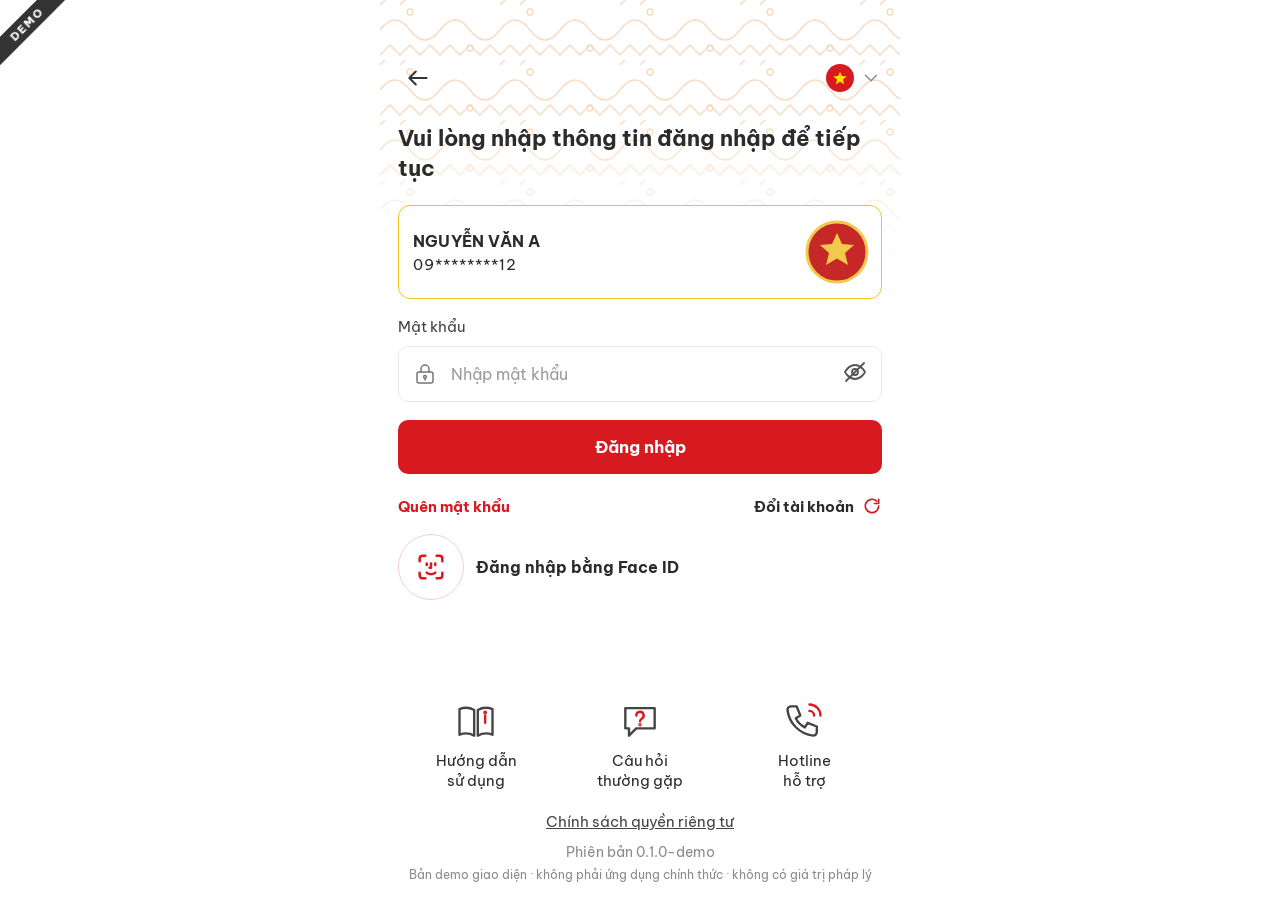
==== index.html @ 322efd82 "Add VNeID-inspired demo PWA (login + home screens) Installable on iOS via Add to Home Screen, runs s" ====
<!doctype html>
<html lang="vi">
<head>
  <meta charset="utf-8">
  <meta name="viewport" content="width=device-width, initial-scale=1, viewport-fit=cover, user-scalable=no">
  <title>VNeID Demo</title>
  <meta name="description" content="Bản demo giao diện – không phải ứng dụng chính thức">

  <!-- iOS: chạy toàn màn hình khi "Thêm vào Màn hình chính" -->
  <meta name="apple-mobile-web-app-capable" content="yes">
  <meta name="mobile-web-app-capable" content="yes">
  <meta name="apple-mobile-web-app-status-bar-style" content="black-translucent">
  <meta name="apple-mobile-web-app-title" content="VNeID Demo">
  <meta name="theme-color" content="#b71c1c">
  <meta name="format-detection" content="telephone=no">
  <link rel="apple-touch-icon" href="icons/apple-touch-icon.png">
  <link rel="icon" type="image/png" sizes="192x192" href="icons/icon-192.png">
  <link rel="manifest" href="manifest.webmanifest">

  <link rel="preconnect" href="https://fonts.googleapis.com">
  <link rel="preconnect" href="https://fonts.gstatic.com" crossorigin>
  <link href="https://fonts.googleapis.com/css2?family=Be+Vietnam+Pro:wght@400;500;600;700;800&display=swap" rel="stylesheet">
  <link rel="stylesheet" href="styles.css">
</head>
<body>
  <div id="app"></div>
  <div class="demo-badge" aria-hidden="true">DEMO</div>
  <div id="toast" class="toast" role="status" aria-live="polite"></div>

  <script src="config.js"></script>
  <script src="app.js"></script>
  <script>
    if ('serviceWorker' in navigator) {
      window.addEventListener('load', () => navigator.serviceWorker.register('sw.js').catch(() => {}));
    }
  </script>
</body>
</html>
---- styles.css ----
:root {
  --red: #d71920;
  --red-dark: #a3151a;
  --red-deep: #8e1216;
  --gold: #f2c94c;
  --gold-soft: #f3d9a4;
  --cream: #fff6ea;
  --text: #2b2b2b;
  --muted: #8a8a8a;
  --line: #e7e7e7;
  --bg: #ffffff;
  --safe-top: env(safe-area-inset-top, 0px);
  --safe-bottom: env(safe-area-inset-bottom, 0px);
}

* { box-sizing: border-box; -webkit-tap-highlight-color: transparent; }
html, body { margin: 0; height: 100%; background: var(--bg); }
body {
  font-family: 'Be Vietnam Pro', -apple-system, BlinkMacSystemFont, 'Segoe UI', Roboto, sans-serif;
  color: var(--text);
  -webkit-font-smoothing: antialiased;
  -webkit-user-select: none; user-select: none;
  overscroll-behavior: none;
}
button { font: inherit; color: inherit; background: none; border: 0; padding: 0; cursor: pointer; }
input { font: inherit; -webkit-user-select: text; user-select: text; }
#app { max-width: 520px; margin: 0 auto; min-height: 100%; position: relative; }

/* Demo marker — always visible */
.demo-badge {
  position: fixed; z-index: 100; pointer-events: none;
  top: calc(var(--safe-top) + 14px); left: -34px;
  transform: rotate(-45deg);
  background: #111; color: #fff; font-size: 11px; font-weight: 800; letter-spacing: 2px;
  padding: 3px 40px; opacity: .85;
}

/* ============ LOGIN ============ */
.login {
  min-height: 100vh; min-height: 100dvh;
  display: flex; flex-direction: column;
  padding: 0 18px calc(var(--safe-bottom) + 18px);
  background: #fff;
  position: relative; overflow: hidden;
}
.login__pattern {
  position: absolute; inset: 0 0 auto 0; height: 260px; pointer-events: none;
  background:
    linear-gradient(to bottom, rgba(255,255,255,0) 40%, #fff 100%),
    var(--pattern-cream);
  opacity: .9;
}
.login__top {
  position: relative; display: flex; justify-content: space-between; align-items: center;
  padding-top: calc(var(--safe-top) + 58px);
}
.icon-btn { width: 40px; height: 40px; display: grid; place-items: center; border-radius: 50%; }
.lang { display: flex; align-items: center; gap: 6px; }
.flag { width: 28px; height: 28px; border-radius: 50%; background: var(--red); display: grid; place-items: center; }
.login h1 {
  position: relative; font-size: 22px; line-height: 1.35; font-weight: 700; margin: 26px 0 22px;
}
.account-card {
  position: relative; display: flex; justify-content: space-between; align-items: center;
  border: 1.5px solid #f0c419; border-radius: 12px; padding: 14px 12px 14px 14px; background: #fff;
}
.account-card .name { font-weight: 700; font-size: 16px; letter-spacing: .2px; }
.account-card .phone { font-size: 15px; margin-top: 4px; letter-spacing: 1px; }
.label { margin: 18px 0 10px; font-size: 15px; color: #444; }
.field {
  display: flex; align-items: center; gap: 12px; height: 56px; padding: 0 14px;
  border: 1px solid var(--line); border-radius: 10px; background: #fff;
}
.field:focus-within { border-color: #f0c419; }
.field input { flex: 1; border: 0; outline: 0; font-size: 16px; background: transparent; color: var(--text); }
.field input::placeholder { color: #9b9b9b; }
.btn-primary {
  width: 100%; height: 54px; border-radius: 10px; margin-top: 18px;
  background: var(--red); color: #fff; font-weight: 700; font-size: 17px;
  transition: transform .08s, opacity .15s;
}
.btn-primary:active { transform: scale(.985); opacity: .9; }
.login__links { display: flex; justify-content: space-between; align-items: center; margin-top: 22px; }
.link-red { color: var(--red); font-weight: 700; font-size: 15px; }
.link-dark { display: flex; align-items: center; gap: 8px; font-weight: 700; font-size: 15px; }
.faceid { display: flex; align-items: center; gap: 12px; margin-top: 18px; font-weight: 700; font-size: 15.5px; }
.faceid__ring {
  width: 66px; height: 66px; border-radius: 50%; border: 1px solid #f6cfd1; display: grid; place-items: center;
}
.login__spacer { flex: 1; min-height: 40px; }
.support { display: grid; grid-template-columns: repeat(3, 1fr); text-align: center; gap: 8px; }
.support button { display: flex; flex-direction: column; align-items: center; gap: 8px; font-size: 15px; line-height: 1.3; }
.privacy { text-align: center; margin-top: 22px; font-size: 15px; text-decoration: underline; color: #444; }
.version { text-align: center; margin-top: 12px; font-size: 14px; color: var(--muted); }
.disclaimer { text-align: center; margin-top: 6px; font-size: 11.5px; color: var(--muted); }

/* ============ HOME ============ */
.home { min-height: 100vh; min-height: 100dvh; background: #fff; padding-bottom: calc(var(--safe-bottom) + 84px); }
.hero {
  position: sticky; top: 0; z-index: 10;
  background: var(--red-dark);
  background-image: var(--pattern-red), linear-gradient(180deg, #a3151a, #b01a1f);
  padding: calc(var(--safe-top) + 18px) 18px 16px;
  color: #fff;
}
.hero__row { display: grid; grid-template-columns: 62px 1fr 40px; align-items: center; gap: 8px; }
.avatar {
  width: 58px; height: 58px; border-radius: 50%; border: 2px solid var(--gold);
  background: linear-gradient(160deg, #f6e1c8, #e2b98d); display: grid; place-items: center; overflow: hidden;
}
.hero__center { text-align: center; }
.level-pill {
  display: inline-flex; align-items: center; gap: 8px; background: #fff; color: var(--text);
  border-radius: 999px; padding: 4px 8px 4px 16px; font-weight: 600; font-size: 14px;
}
.hero__name { font-size: 21px; font-weight: 800; margin-top: 8px; letter-spacing: .3px; }
.search-btn { width: 38px; height: 38px; border-radius: 50%; background: #fff; display: grid; place-items: center; }
.qr-row { display: grid; grid-template-columns: 1fr 1fr; gap: 12px; margin-top: 14px; }
.qr-card {
  display: flex; align-items: center; gap: 10px; text-align: left;
  background: linear-gradient(135deg, #f7e2b6 0%, #efcf93 100%);
  border: 1.5px solid #f6dfae; border-radius: 12px; padding: 10px 8px; color: #3a2a12;
  box-shadow: 0 2px 6px rgba(0,0,0,.15); font-size: 13px; line-height: 1.3;
}
.qr-card__thumb { width: 38px; height: 38px; border-radius: 6px; flex: none; display: grid; place-items: center; }

.section { padding: 0 18px; }
.section__head { display: flex; justify-content: space-between; align-items: center; margin: 22px 0 14px; }
.section__title { font-size: 18px; font-weight: 700; margin: 0; }
.section__action { display: flex; align-items: center; gap: 8px; font-size: 15px; color: #333; }

.services { display: flex; gap: 6px; overflow-x: auto; padding: 8px 18px 4px; scrollbar-width: none; scroll-snap-type: x mandatory; }
.services::-webkit-scrollbar { display: none; }
.service { flex: 0 0 86px; display: flex; flex-direction: column; align-items: center; text-align: center; scroll-snap-align: start; }
.service__icon {
  position: relative; width: 56px; height: 56px; border-radius: 50%; background: var(--red);
  display: grid; place-items: center; box-shadow: 0 3px 8px rgba(215,25,32,.3);
}
.badge-new {
  position: absolute; top: -9px; right: -22px; background: var(--red); color: #fff; font-size: 11px;
  padding: 1px 9px; border-radius: 10px; border: 1.5px solid #fff;
}
.service__label { margin-top: 8px; font-size: 13.5px; line-height: 1.3; color: #444; }

.org-card {
  margin: 20px 18px 0; display: flex; align-items: center; gap: 14px; text-align: left; width: calc(100% - 36px);
  background: var(--red); color: #fff; border-radius: 12px; padding: 12px 12px 12px 12px;
}
.org-card__logo { width: 56px; height: 56px; border-radius: 50%; background: #fff; display: grid; place-items: center; flex: none; }
.org-card__title { font-size: 18px; font-weight: 700; }
.org-card__sub { font-size: 13.5px; font-style: italic; opacity: .95; margin-top: 2px; }
.org-card__switch { margin-left: auto; width: 38px; height: 38px; background: #fff; border-radius: 8px; display: grid; place-items: center; flex: none; }

.banner {
  margin: 18px 18px 0; border-radius: 12px; overflow: hidden; position: relative; height: 160px;
  background: radial-gradient(120% 120% at 20% 80%, #ff3b30 0%, #b3121a 45%, #5c0a0d 100%);
  color: #fff; display: flex; align-items: center; justify-content: flex-end; padding: 0 18px;
  box-shadow: 0 2px 8px rgba(0,0,0,.15);
}
.banner__rays { position: absolute; inset: 0; opacity: .35; }
.banner__text { position: relative; text-align: center; width: 60%; }
.banner__title { font-size: 16px; font-weight: 800; line-height: 1.25; color: #ffe08a; letter-spacing: .3px; }
.banner__year { font-size: 26px; font-weight: 800; color: #ffd36b; margin: 4px 0 8px; }
.banner__cta { display: inline-block; background: linear-gradient(#ffe27a, #f2b71f); color: #8a1010; font-weight: 800; font-size: 13px; padding: 7px 16px; border-radius: 999px; }
.banner__emblem { position: absolute; left: 18px; top: 50%; transform: translateY(-50%); }

.favs { display: grid; grid-template-columns: repeat(3, 1fr); gap: 18px 8px; padding: 0 12px; }
.fav { display: flex; flex-direction: column; align-items: center; text-align: center; font-size: 14.5px; line-height: 1.3; color: #333; }
.fav__icon {
  width: 72px; height: 72px; border-radius: 50%; display: grid; place-items: center; margin-bottom: 10px;
  background: linear-gradient(180deg, #f3f3f3 0 58%, var(--red) 58% 100%);
  position: relative; overflow: hidden;
}
.fav__icon svg { position: relative; z-index: 1; }

.news { display: flex; gap: 12px; overflow-x: auto; padding: 0 18px 8px; scrollbar-width: none; }
.news::-webkit-scrollbar { display: none; }
.news-card { flex: 0 0 78%; border-radius: 12px; border: 1px solid var(--line); overflow: hidden; background: #fff; text-align: left; }
.news-card__img { height: 130px; }
.news-card__body { padding: 10px 12px 14px; font-size: 14.5px; line-height: 1.4; }
.news-card__meta { color: var(--muted); font-size: 12.5px; margin-top: 6px; }

.footer-note { text-align: center; color: var(--muted); font-size: 12px; padding: 22px 18px 0; }

/* Bottom tab bar */
.tabbar {
  position: fixed; left: 0; right: 0; bottom: 0; z-index: 20;
  background: #fff; border-top: 1px solid #f0f0f0;
  padding: 6px 4px calc(var(--safe-bottom) + 6px);
  display: grid; grid-template-columns: repeat(5, 1fr); align-items: end;
  max-width: 520px; margin: 0 auto;
}
.tab { display: flex; flex-direction: column; align-items: center; gap: 4px; font-size: 13px; color: #9a9a9a; padding-top: 4px; }
.tab.is-active { color: var(--red); }
.tab--scan { align-self: center; }
.tab--scan span {
  width: 60px; height: 60px; border-radius: 16px; background: var(--red); display: grid; place-items: center;
  box-shadow: 0 4px 12px rgba(215,25,32,.35); margin-top: -18px;
}

/* Simple placeholder screens */
.page { min-height: 100vh; min-height: 100dvh; padding-bottom: calc(var(--safe-bottom) + 84px); }
.page__head {
  background: var(--red-dark); background-image: var(--pattern-red); color: #fff;
  padding: calc(var(--safe-top) + 20px) 18px 18px; font-size: 20px; font-weight: 700; text-align: center;
}
.list { padding: 8px 18px; }
.list button { width: 100%; display: flex; align-items: center; justify-content: space-between; padding: 16px 2px; border-bottom: 1px solid #f0f0f0; font-size: 15.5px; text-align: left; }
.empty { text-align: center; color: var(--muted); padding: 60px 30px; font-size: 15px; line-height: 1.5; }

/* Toast */
.toast {
  position: fixed; left: 50%; bottom: calc(var(--safe-bottom) + 100px); transform: translate(-50%, 20px);
  background: rgba(30,30,30,.92); color: #fff; padding: 10px 16px; border-radius: 10px; font-size: 14px;
  max-width: 86vw; text-align: center; opacity: 0; pointer-events: none; transition: all .25s; z-index: 200;
}
.toast.show { opacity: 1; transform: translate(-50%, 0); }

/* Decorative patterns (original geometric motif) */
:root {
  --pattern-cream: url("data:image/svg+xml,%3Csvg xmlns='http://www.w3.org/2000/svg' width='120' height='60' viewBox='0 0 120 60'%3E%3Cg fill='none' stroke='%23f6c9a0' stroke-width='1.4' opacity='.75'%3E%3Cpath d='M0 30 Q15 10 30 30 T60 30 T90 30 T120 30'/%3E%3Ccircle cx='30' cy='12' r='3'/%3E%3Ccircle cx='90' cy='48' r='3'/%3E%3Cpath d='M0 55 L10 45 L20 55 L30 45 L40 55 L50 45 L60 55 L70 45 L80 55 L90 45 L100 55 L110 45 L120 55'/%3E%3Cpath d='M0 5 L10 -5 M20 5 L30 -5'/%3E%3C/g%3E%3C/svg%3E");
  --pattern-red: url("data:image/svg+xml,%3Csvg xmlns='http://www.w3.org/2000/svg' width='120' height='60' viewBox='0 0 120 60'%3E%3Cg fill='none' stroke='%23ffffff' stroke-width='1.2' opacity='.07'%3E%3Cpath d='M0 30 Q15 10 30 30 T60 30 T90 30 T120 30'/%3E%3Ccircle cx='30' cy='12' r='3'/%3E%3Ccircle cx='90' cy='48' r='3'/%3E%3Cpath d='M0 55 L10 45 L20 55 L30 45 L40 55 L50 45 L60 55 L70 45 L80 55 L90 45 L100 55 L110 45 L120 55'/%3E%3C/g%3E%3C/svg%3E");
}
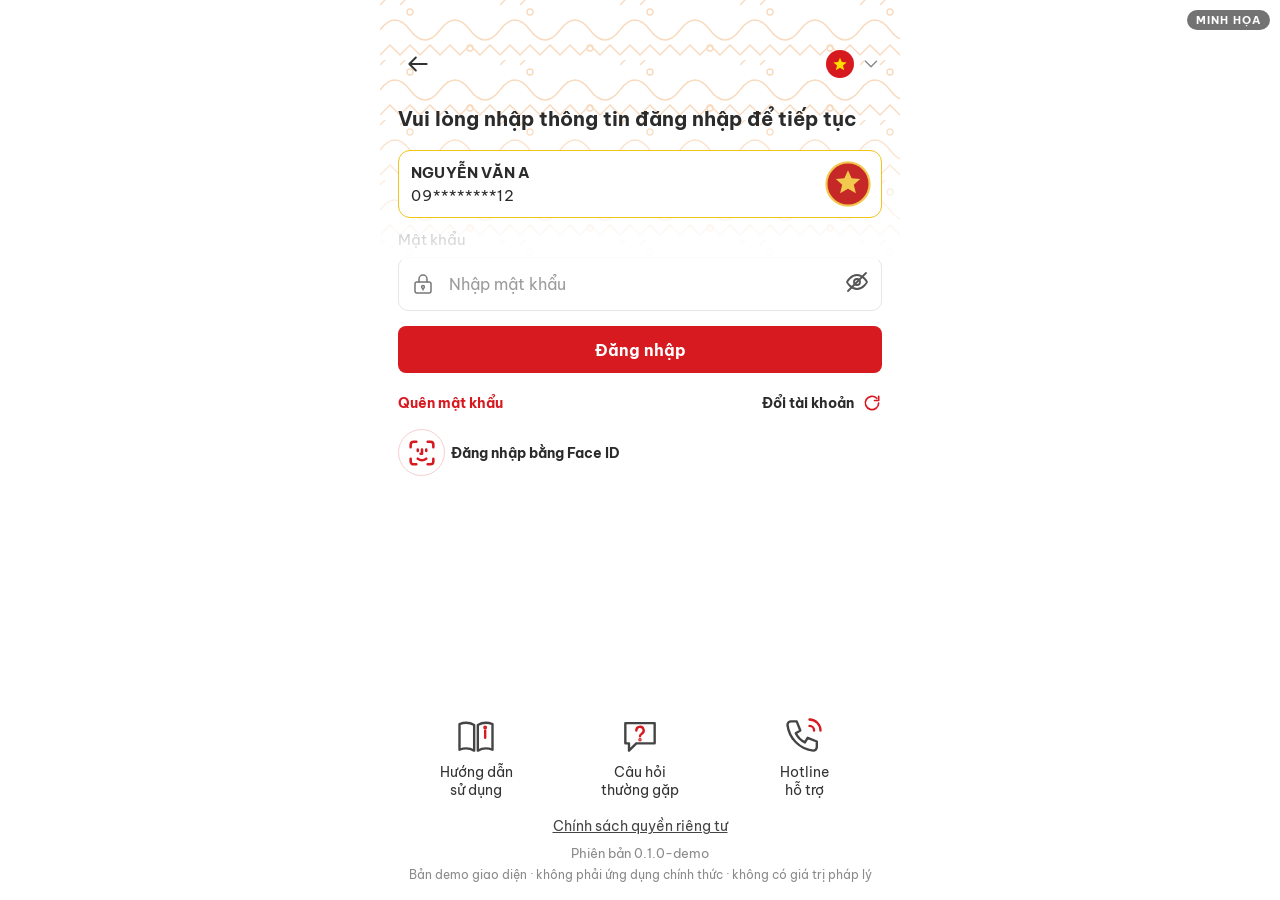
==== commit 3a74675b: "Polish layout to match reference proportions; add splash, transitions, press feedback Co-Authored-By" ====
--- a/index.html
+++ b/index.html
@@ -24,7 +24,7 @@
 </head>
 <body>
   <div id="app"></div>
-  <div class="demo-badge" aria-hidden="true">DEMO</div>
+  <div class="demo-badge" aria-hidden="true">MINH HỌA</div>
   <div id="toast" class="toast" role="status" aria-live="polite"></div>
 
   <script src="config.js"></script>
--- a/styles.css
+++ b/styles.css
@@ -29,11 +29,11 @@
 /* Demo marker — always visible */
 .demo-badge {
   position: fixed; z-index: 100; pointer-events: none;
-  top: calc(var(--safe-top) + 14px); left: -34px;
-  transform: rotate(-45deg);
-  background: #111; color: #fff; font-size: 11px; font-weight: 800; letter-spacing: 2px;
-  padding: 3px 40px; opacity: .85;
-}
+  bottom: calc(var(--safe-bottom) + 92px); right: 10px;
+  background: rgba(0,0,0,.55); color: #fff; font-size: 10.5px; font-weight: 700; letter-spacing: 1px;
+  padding: 3px 9px; border-radius: 999px;
+}
+body.on-login .demo-badge { bottom: auto; top: calc(var(--safe-top) + 10px); }
 
 /* ============ LOGIN ============ */
 .login {
@@ -52,46 +52,46 @@
 }
 .login__top {
   position: relative; display: flex; justify-content: space-between; align-items: center;
-  padding-top: calc(var(--safe-top) + 58px);
+  padding-top: calc(var(--safe-top) + 44px);
 }
 .icon-btn { width: 40px; height: 40px; display: grid; place-items: center; border-radius: 50%; }
 .lang { display: flex; align-items: center; gap: 6px; }
 .flag { width: 28px; height: 28px; border-radius: 50%; background: var(--red); display: grid; place-items: center; }
 .login h1 {
-  position: relative; font-size: 22px; line-height: 1.35; font-weight: 700; margin: 26px 0 22px;
+  position: relative; font-size: 20px; line-height: 1.3; font-weight: 700; margin: 22px 0 18px;
 }
 .account-card {
   position: relative; display: flex; justify-content: space-between; align-items: center;
-  border: 1.5px solid #f0c419; border-radius: 12px; padding: 14px 12px 14px 14px; background: #fff;
-}
-.account-card .name { font-weight: 700; font-size: 16px; letter-spacing: .2px; }
-.account-card .phone { font-size: 15px; margin-top: 4px; letter-spacing: 1px; }
-.label { margin: 18px 0 10px; font-size: 15px; color: #444; }
+  border: 1.5px solid #f0c419; border-radius: 12px; padding: 10px 10px 10px 12px; background: #fff;
+}
+.account-card .name { font-weight: 700; font-size: 15px; letter-spacing: .2px; }
+.account-card .phone { font-size: 14.5px; margin-top: 4px; letter-spacing: 1px; }
+.label { margin: 12px 0 8px; font-size: 14.5px; color: #444; }
 .field {
-  display: flex; align-items: center; gap: 12px; height: 56px; padding: 0 14px;
+  display: flex; align-items: center; gap: 12px; height: 54px; padding: 0 12px;
   border: 1px solid var(--line); border-radius: 10px; background: #fff;
 }
 .field:focus-within { border-color: #f0c419; }
 .field input { flex: 1; border: 0; outline: 0; font-size: 16px; background: transparent; color: var(--text); }
 .field input::placeholder { color: #9b9b9b; }
 .btn-primary {
-  width: 100%; height: 54px; border-radius: 10px; margin-top: 18px;
-  background: var(--red); color: #fff; font-weight: 700; font-size: 17px;
+  width: 100%; height: 47px; border-radius: 8px; margin-top: 15px;
+  background: var(--red); color: #fff; font-weight: 700; font-size: 15.5px;
   transition: transform .08s, opacity .15s;
 }
 .btn-primary:active { transform: scale(.985); opacity: .9; }
-.login__links { display: flex; justify-content: space-between; align-items: center; margin-top: 22px; }
-.link-red { color: var(--red); font-weight: 700; font-size: 15px; }
-.link-dark { display: flex; align-items: center; gap: 8px; font-weight: 700; font-size: 15px; }
-.faceid { display: flex; align-items: center; gap: 12px; margin-top: 18px; font-weight: 700; font-size: 15.5px; }
+.login__links { display: flex; justify-content: space-between; align-items: center; margin-top: 20px; }
+.link-red { color: var(--red); font-weight: 700; font-size: 14px; }
+.link-dark { display: flex; align-items: center; gap: 8px; font-weight: 700; font-size: 14px; }
+.faceid { display: flex; align-items: center; gap: 6px; margin-top: 16px; font-weight: 700; font-size: 14px; }
 .faceid__ring {
-  width: 66px; height: 66px; border-radius: 50%; border: 1px solid #f6cfd1; display: grid; place-items: center;
+  width: 47px; height: 47px; border-radius: 50%; border: 1px solid #f6cfd1; display: grid; place-items: center;
 }
 .login__spacer { flex: 1; min-height: 40px; }
 .support { display: grid; grid-template-columns: repeat(3, 1fr); text-align: center; gap: 8px; }
-.support button { display: flex; flex-direction: column; align-items: center; gap: 8px; font-size: 15px; line-height: 1.3; }
-.privacy { text-align: center; margin-top: 22px; font-size: 15px; text-decoration: underline; color: #444; }
-.version { text-align: center; margin-top: 12px; font-size: 14px; color: var(--muted); }
+.support button { display: flex; flex-direction: column; align-items: center; gap: 6px; font-size: 14px; line-height: 1.25; color: #333; }
+.privacy { display:block; margin: 18px auto 0; text-align: center; font-size: 14px; text-decoration: underline; color: #444; }
+.version { text-align: center; margin-top: 10px; font-size: 13px; color: var(--muted); }
 .disclaimer { text-align: center; margin-top: 6px; font-size: 11.5px; color: var(--muted); }
 
 /* ============ HOME ============ */
@@ -100,59 +100,59 @@
   position: sticky; top: 0; z-index: 10;
   background: var(--red-dark);
   background-image: var(--pattern-red), linear-gradient(180deg, #a3151a, #b01a1f);
-  padding: calc(var(--safe-top) + 18px) 18px 16px;
+  padding: calc(var(--safe-top) + 14px) 14px 14px;
   color: #fff;
 }
-.hero__row { display: grid; grid-template-columns: 62px 1fr 40px; align-items: center; gap: 8px; }
+.hero__row { display: grid; grid-template-columns: 50px 1fr 40px; align-items: center; gap: 8px; }
 .avatar {
-  width: 58px; height: 58px; border-radius: 50%; border: 2px solid var(--gold);
+  width: 48px; height: 48px; border-radius: 50%; border: 2px solid var(--gold);
   background: linear-gradient(160deg, #f6e1c8, #e2b98d); display: grid; place-items: center; overflow: hidden;
 }
 .hero__center { text-align: center; }
 .level-pill {
   display: inline-flex; align-items: center; gap: 8px; background: #fff; color: var(--text);
-  border-radius: 999px; padding: 4px 8px 4px 16px; font-weight: 600; font-size: 14px;
-}
-.hero__name { font-size: 21px; font-weight: 800; margin-top: 8px; letter-spacing: .3px; }
-.search-btn { width: 38px; height: 38px; border-radius: 50%; background: #fff; display: grid; place-items: center; }
-.qr-row { display: grid; grid-template-columns: 1fr 1fr; gap: 12px; margin-top: 14px; }
+  border-radius: 999px; padding: 2px 8px 2px 14px; font-weight: 600; font-size: 13.5px;
+}
+.hero__name { font-size: 19px; font-weight: 800; margin-top: 6px; letter-spacing: .3px; }
+.search-btn { width: 30px; height: 30px; border-radius: 50%; background: #fff; display: grid; place-items: center; }
+.qr-row { display: grid; grid-template-columns: 1fr 1fr; gap: 10px; margin-top: 12px; }
 .qr-card {
   display: flex; align-items: center; gap: 10px; text-align: left;
   background: linear-gradient(135deg, #f7e2b6 0%, #efcf93 100%);
-  border: 1.5px solid #f6dfae; border-radius: 12px; padding: 10px 8px; color: #3a2a12;
+  border: 1.5px solid #f6dfae; border-radius: 12px; padding: 7px 8px; color: #3a2a12;
   box-shadow: 0 2px 6px rgba(0,0,0,.15); font-size: 13px; line-height: 1.3;
 }
-.qr-card__thumb { width: 38px; height: 38px; border-radius: 6px; flex: none; display: grid; place-items: center; }
-
-.section { padding: 0 18px; }
-.section__head { display: flex; justify-content: space-between; align-items: center; margin: 22px 0 14px; }
-.section__title { font-size: 18px; font-weight: 700; margin: 0; }
-.section__action { display: flex; align-items: center; gap: 8px; font-size: 15px; color: #333; }
-
-.services { display: flex; gap: 6px; overflow-x: auto; padding: 8px 18px 4px; scrollbar-width: none; scroll-snap-type: x mandatory; }
+.qr-card__thumb { width: 34px; height: 34px; border-radius: 6px; flex: none; display: grid; place-items: center; }
+
+.section { padding: 0 14px; }
+.section__head { display: flex; justify-content: space-between; align-items: center; margin: 16px 0 12px; }
+.section__title { font-size: 16.5px; font-weight: 700; margin: 0; }
+.section__action { display: flex; align-items: center; gap: 6px; font-size: 14px; color: #333; }
+
+.services { display: flex; gap: 0; overflow-x: auto; padding: 8px 6px 4px; scrollbar-width: none; scroll-snap-type: x mandatory; }
 .services::-webkit-scrollbar { display: none; }
-.service { flex: 0 0 86px; display: flex; flex-direction: column; align-items: center; text-align: center; scroll-snap-align: start; }
+.service { flex: 0 0 82px; display: flex; flex-direction: column; align-items: center; text-align: center; scroll-snap-align: start; }
 .service__icon {
-  position: relative; width: 56px; height: 56px; border-radius: 50%; background: var(--red);
+  position: relative; width: 47px; height: 47px; border-radius: 50%; background: var(--red);
   display: grid; place-items: center; box-shadow: 0 3px 8px rgba(215,25,32,.3);
 }
 .badge-new {
-  position: absolute; top: -9px; right: -22px; background: var(--red); color: #fff; font-size: 11px;
+  position: absolute; top: -10px; right: -18px; background: var(--red); color: #fff; font-size: 10px;
   padding: 1px 9px; border-radius: 10px; border: 1.5px solid #fff;
 }
-.service__label { margin-top: 8px; font-size: 13.5px; line-height: 1.3; color: #444; }
+.service__label { margin-top: 6px; font-size: 13.5px; line-height: 1.3; color: #444; }
 
 .org-card {
-  margin: 20px 18px 0; display: flex; align-items: center; gap: 14px; text-align: left; width: calc(100% - 36px);
-  background: var(--red); color: #fff; border-radius: 12px; padding: 12px 12px 12px 12px;
-}
-.org-card__logo { width: 56px; height: 56px; border-radius: 50%; background: #fff; display: grid; place-items: center; flex: none; }
-.org-card__title { font-size: 18px; font-weight: 700; }
-.org-card__sub { font-size: 13.5px; font-style: italic; opacity: .95; margin-top: 2px; }
-.org-card__switch { margin-left: auto; width: 38px; height: 38px; background: #fff; border-radius: 8px; display: grid; place-items: center; flex: none; }
+  margin: 20px 14px 0; display: flex; align-items: center; gap: 14px; text-align: left; width: calc(100% - 28px);
+  background: var(--red); color: #fff; border-radius: 10px; padding: 9px 10px;
+}
+.org-card__logo { width: 47px; height: 47px; border-radius: 50%; background: #fff; display: grid; place-items: center; flex: none; }
+.org-card__title { font-size: 16.5px; font-weight: 700; }
+.org-card__sub { font-size: 12.5px; font-style: italic; opacity: .95; margin-top: 2px; }
+.org-card__switch { margin-left: auto; width: 32px; height: 32px; background: #fff; border-radius: 8px; display: grid; place-items: center; flex: none; }
 
 .banner {
-  margin: 18px 18px 0; border-radius: 12px; overflow: hidden; position: relative; height: 160px;
+  margin: 15px 14px 0; border-radius: 12px; overflow: hidden; position: relative; height: 160px;
   background: radial-gradient(120% 120% at 20% 80%, #ff3b30 0%, #b3121a 45%, #5c0a0d 100%);
   color: #fff; display: flex; align-items: center; justify-content: flex-end; padding: 0 18px;
   box-shadow: 0 2px 8px rgba(0,0,0,.15);
@@ -164,16 +164,16 @@
 .banner__cta { display: inline-block; background: linear-gradient(#ffe27a, #f2b71f); color: #8a1010; font-weight: 800; font-size: 13px; padding: 7px 16px; border-radius: 999px; }
 .banner__emblem { position: absolute; left: 18px; top: 50%; transform: translateY(-50%); }
 
-.favs { display: grid; grid-template-columns: repeat(3, 1fr); gap: 18px 8px; padding: 0 12px; }
-.fav { display: flex; flex-direction: column; align-items: center; text-align: center; font-size: 14.5px; line-height: 1.3; color: #333; }
+.favs { display: grid; grid-template-columns: repeat(3, 1fr); gap: 16px 6px; padding: 0 8px; }
+.fav { display: flex; flex-direction: column; align-items: center; text-align: center; font-size: 13.5px; line-height: 1.3; color: #333; }
 .fav__icon {
-  width: 72px; height: 72px; border-radius: 50%; display: grid; place-items: center; margin-bottom: 10px;
+  width: 52px; height: 52px; border-radius: 50%; display: grid; place-items: center; margin-bottom: 8px;
   background: linear-gradient(180deg, #f3f3f3 0 58%, var(--red) 58% 100%);
   position: relative; overflow: hidden;
 }
 .fav__icon svg { position: relative; z-index: 1; }
 
-.news { display: flex; gap: 12px; overflow-x: auto; padding: 0 18px 8px; scrollbar-width: none; }
+.news { display: flex; gap: 12px; overflow-x: auto; padding: 0 14px 8px; scrollbar-width: none; }
 .news::-webkit-scrollbar { display: none; }
 .news-card { flex: 0 0 78%; border-radius: 12px; border: 1px solid var(--line); overflow: hidden; background: #fff; text-align: left; }
 .news-card__img { height: 130px; }
@@ -190,11 +190,11 @@
   display: grid; grid-template-columns: repeat(5, 1fr); align-items: end;
   max-width: 520px; margin: 0 auto;
 }
-.tab { display: flex; flex-direction: column; align-items: center; gap: 4px; font-size: 13px; color: #9a9a9a; padding-top: 4px; }
+.tab { display: flex; flex-direction: column; align-items: center; gap: 3px; font-size: 12px; color: #9a9a9a; padding-top: 4px; }
 .tab.is-active { color: var(--red); }
 .tab--scan { align-self: center; }
 .tab--scan span {
-  width: 60px; height: 60px; border-radius: 16px; background: var(--red); display: grid; place-items: center;
+  width: 47px; height: 47px; border-radius: 14px; background: var(--red); display: grid; place-items: center;
   box-shadow: 0 4px 12px rgba(215,25,32,.35); margin-top: -18px;
 }
 
@@ -221,3 +221,37 @@
   --pattern-cream: url("data:image/svg+xml,%3Csvg xmlns='http://www.w3.org/2000/svg' width='120' height='60' viewBox='0 0 120 60'%3E%3Cg fill='none' stroke='%23f6c9a0' stroke-width='1.4' opacity='.75'%3E%3Cpath d='M0 30 Q15 10 30 30 T60 30 T90 30 T120 30'/%3E%3Ccircle cx='30' cy='12' r='3'/%3E%3Ccircle cx='90' cy='48' r='3'/%3E%3Cpath d='M0 55 L10 45 L20 55 L30 45 L40 55 L50 45 L60 55 L70 45 L80 55 L90 45 L100 55 L110 45 L120 55'/%3E%3Cpath d='M0 5 L10 -5 M20 5 L30 -5'/%3E%3C/g%3E%3C/svg%3E");
   --pattern-red: url("data:image/svg+xml,%3Csvg xmlns='http://www.w3.org/2000/svg' width='120' height='60' viewBox='0 0 120 60'%3E%3Cg fill='none' stroke='%23ffffff' stroke-width='1.2' opacity='.07'%3E%3Cpath d='M0 30 Q15 10 30 30 T60 30 T90 30 T120 30'/%3E%3Ccircle cx='30' cy='12' r='3'/%3E%3Ccircle cx='90' cy='48' r='3'/%3E%3Cpath d='M0 55 L10 45 L20 55 L30 45 L40 55 L50 45 L60 55 L70 45 L80 55 L90 45 L100 55 L110 45 L120 55'/%3E%3C/g%3E%3C/svg%3E");
 }
+
+/* Fav icon art scales down inside the smaller circle */
+.fav__icon svg { transform: scale(.78); }
+
+/* Press feedback */
+button { transition: transform .1s ease, opacity .1s ease; }
+button:active { transform: scale(.96); opacity: .85; }
+
+/* Screen transitions */
+.screen-enter { animation: screenIn .32s cubic-bezier(.2,.8,.2,1); }
+@keyframes screenIn { from { opacity: 0; transform: translateX(24px); } to { opacity: 1; transform: none; } }
+.home .services .service, .home .fav { animation: pop .4s both cubic-bezier(.2,.8,.2,1); }
+@keyframes pop { from { opacity: 0; transform: translateY(10px); } to { opacity: 1; transform: none; } }
+
+/* Splash */
+.splash {
+  position: fixed; inset: 0; z-index: 300; display: grid; place-items: center;
+  background: var(--red-dark); background-image: var(--pattern-red), radial-gradient(circle at 50% 40%, #c62828, #8e1216);
+  transition: opacity .45s ease;
+}
+.splash.hide { opacity: 0; pointer-events: none; }
+.splash__inner { text-align: center; color: #fff; }
+.splash__mark { animation: splashPulse 1.2s ease-in-out infinite; }
+.splash__title { margin-top: 14px; font-weight: 800; font-size: 20px; letter-spacing: 1px; }
+.splash__sub { margin-top: 4px; font-size: 12px; opacity: .8; }
+@keyframes splashPulse { 0%,100% { transform: scale(1); } 50% { transform: scale(1.06); } }
+
+/* Loading spinner on login button */
+.btn-primary.loading { pointer-events: none; }
+.btn-primary.loading::after {
+  content: ''; display: inline-block; width: 16px; height: 16px; margin-left: 10px; vertical-align: -3px;
+  border: 2px solid rgba(255,255,255,.5); border-top-color: #fff; border-radius: 50%; animation: spin .7s linear infinite;
+}
+@keyframes spin { to { transform: rotate(360deg); } }
